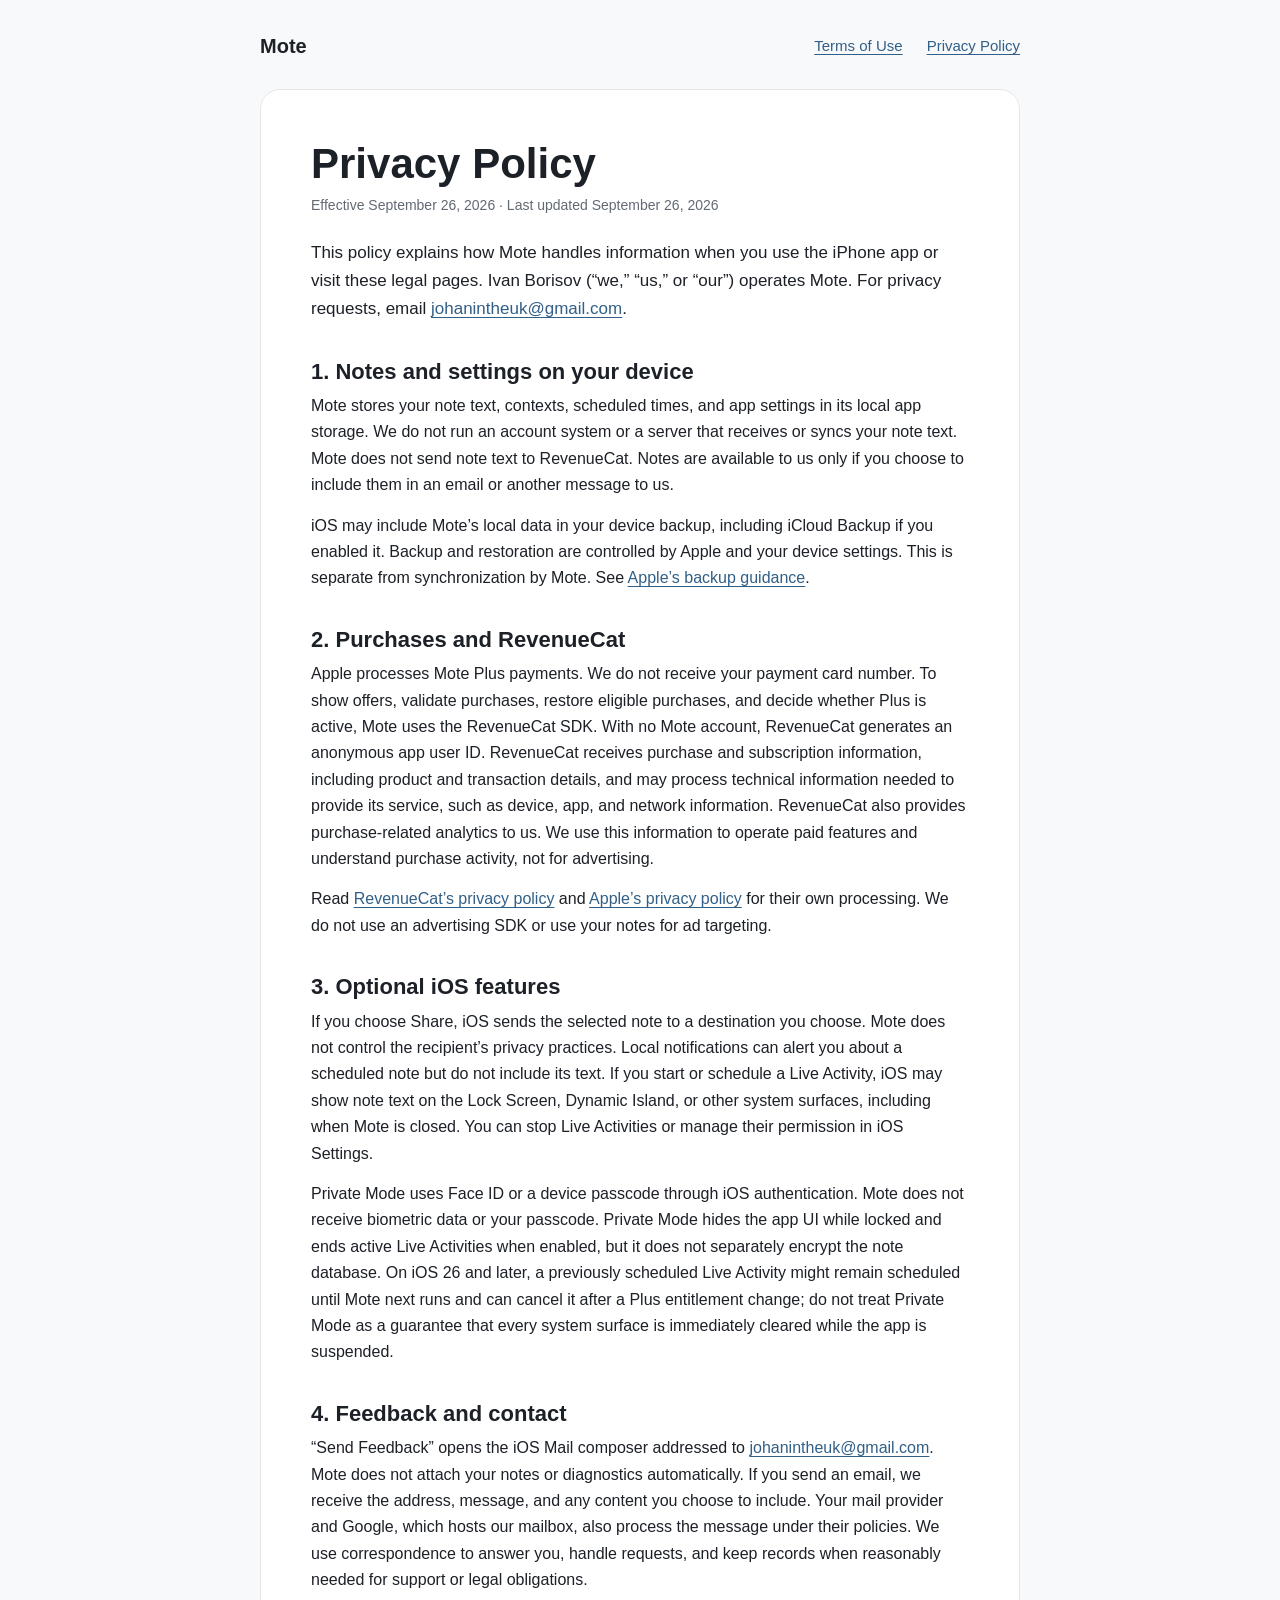
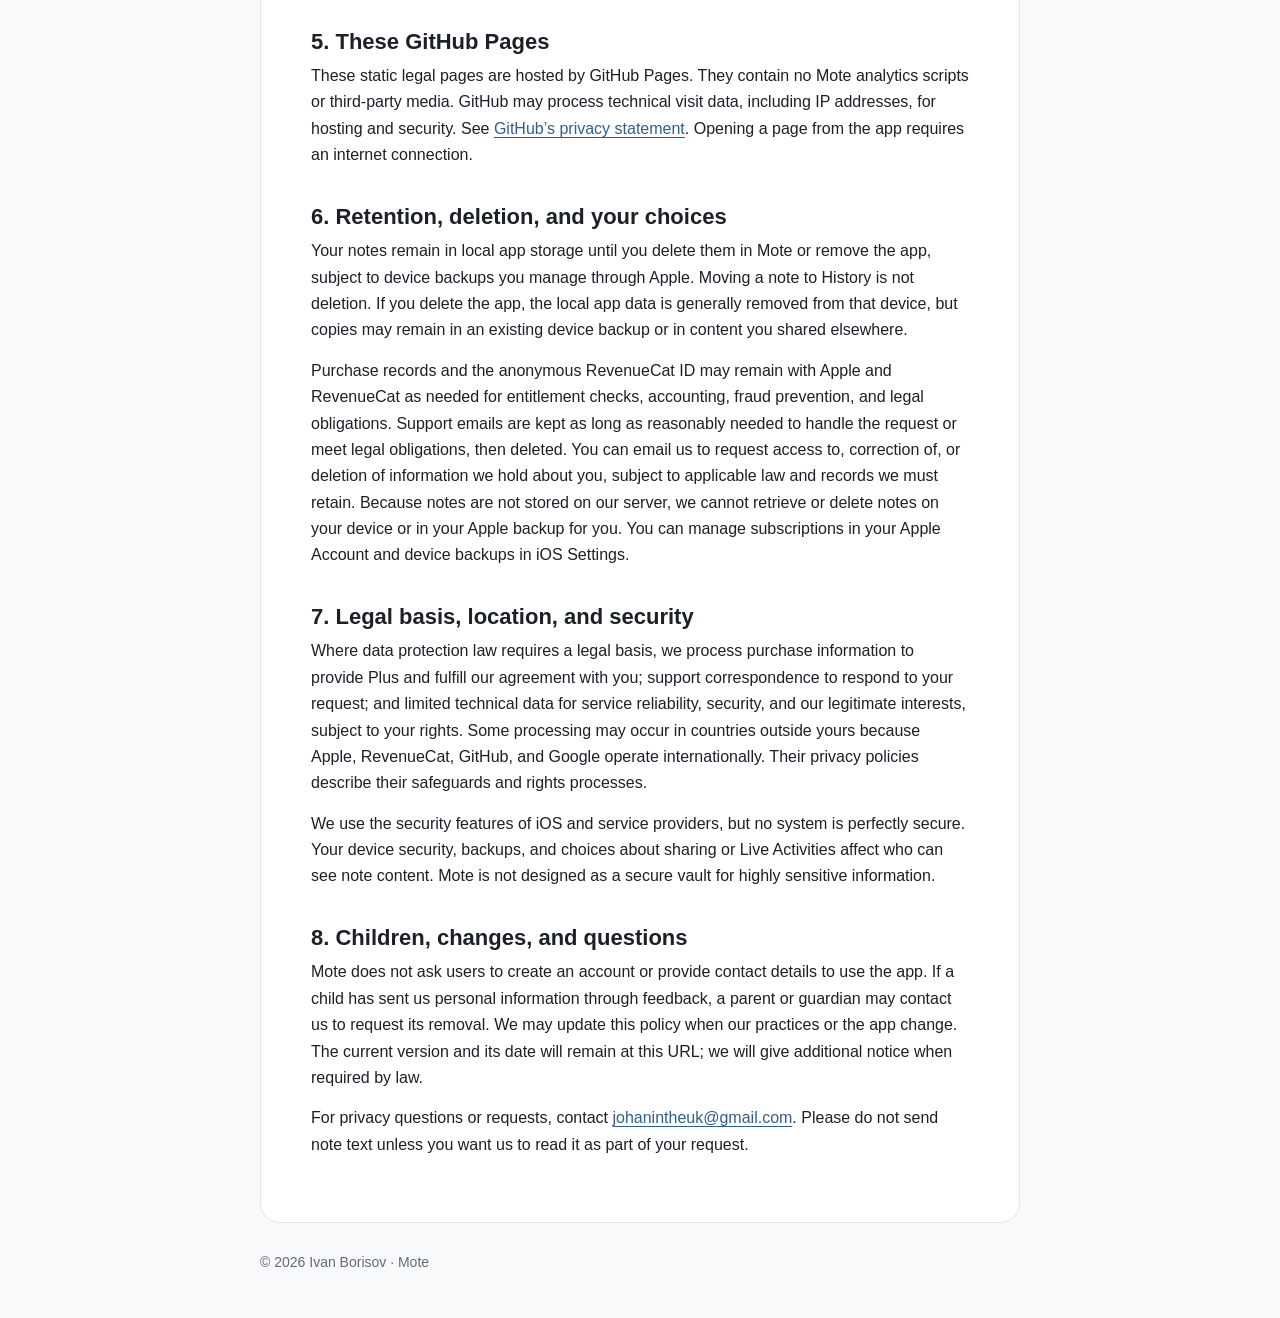
==== privacy.html @ fbfc64b1 "Publish Mote legal documents" ====
<!doctype html>
<html lang="en">
<head>
  <meta charset="utf-8">
  <meta name="viewport" content="width=device-width, initial-scale=1">
  <title>Privacy Policy · Mote</title>
  <meta name="description" content="Privacy Policy for the Mote iPhone app.">
  <link rel="stylesheet" href="styles.css">
</head>
<body>
  <header><nav aria-label="Legal navigation"><a class="brand" href="./">Mote</a><a href="terms.html">Terms of Use</a><a href="privacy.html" aria-current="page">Privacy Policy</a></nav></header>
  <main>
    <h1>Privacy Policy</h1>
    <p class="meta">Effective September 26, 2026 · Last updated September 26, 2026</p>
    <p class="intro">This policy explains how Mote handles information when you use the iPhone app or visit these legal pages. Ivan Borisov (“we,” “us,” or “our”) operates Mote. For privacy requests, email <a href="mailto:johanintheuk@gmail.com">johanintheuk@gmail.com</a>.</p>

    <h2>1. Notes and settings on your device</h2>
    <p>Mote stores your note text, contexts, scheduled times, and app settings in its local app storage. We do not run an account system or a server that receives or syncs your note text. Mote does not send note text to RevenueCat. Notes are available to us only if you choose to include them in an email or another message to us.</p>
    <p>iOS may include Mote’s local data in your device backup, including iCloud Backup if you enabled it. Backup and restoration are controlled by Apple and your device settings. This is separate from synchronization by Mote. See <a href="https://support.apple.com/guide/iphone/back-up-iphone-iph3ecf67d29/ios">Apple’s backup guidance</a>.</p>

    <h2>2. Purchases and RevenueCat</h2>
    <p>Apple processes Mote Plus payments. We do not receive your payment card number. To show offers, validate purchases, restore eligible purchases, and decide whether Plus is active, Mote uses the RevenueCat SDK. With no Mote account, RevenueCat generates an anonymous app user ID. RevenueCat receives purchase and subscription information, including product and transaction details, and may process technical information needed to provide its service, such as device, app, and network information. RevenueCat also provides purchase-related analytics to us. We use this information to operate paid features and understand purchase activity, not for advertising.</p>
    <p>Read <a href="https://www.revenuecat.com/privacy-policy/">RevenueCat’s privacy policy</a> and <a href="https://www.apple.com/legal/privacy/">Apple’s privacy policy</a> for their own processing. We do not use an advertising SDK or use your notes for ad targeting.</p>

    <h2>3. Optional iOS features</h2>
    <p>If you choose Share, iOS sends the selected note to a destination you choose. Mote does not control the recipient’s privacy practices. Local notifications can alert you about a scheduled note but do not include its text. If you start or schedule a Live Activity, iOS may show note text on the Lock Screen, Dynamic Island, or other system surfaces, including when Mote is closed. You can stop Live Activities or manage their permission in iOS Settings.</p>
    <p>Private Mode uses Face ID or a device passcode through iOS authentication. Mote does not receive biometric data or your passcode. Private Mode hides the app UI while locked and ends active Live Activities when enabled, but it does not separately encrypt the note database. On iOS 26 and later, a previously scheduled Live Activity might remain scheduled until Mote next runs and can cancel it after a Plus entitlement change; do not treat Private Mode as a guarantee that every system surface is immediately cleared while the app is suspended.</p>

    <h2>4. Feedback and contact</h2>
    <p>“Send Feedback” opens the iOS Mail composer addressed to <a href="mailto:johanintheuk@gmail.com">johanintheuk@gmail.com</a>. Mote does not attach your notes or diagnostics automatically. If you send an email, we receive the address, message, and any content you choose to include. Your mail provider and Google, which hosts our mailbox, also process the message under their policies. We use correspondence to answer you, handle requests, and keep records when reasonably needed for support or legal obligations.</p>

    <h2>5. These GitHub Pages</h2>
    <p>These static legal pages are hosted by GitHub Pages. They contain no Mote analytics scripts or third-party media. GitHub may process technical visit data, including IP addresses, for hosting and security. See <a href="https://docs.github.com/en/site-policy/privacy-policies/github-general-privacy-statement">GitHub’s privacy statement</a>. Opening a page from the app requires an internet connection.</p>

    <h2>6. Retention, deletion, and your choices</h2>
    <p>Your notes remain in local app storage until you delete them in Mote or remove the app, subject to device backups you manage through Apple. Moving a note to History is not deletion. If you delete the app, the local app data is generally removed from that device, but copies may remain in an existing device backup or in content you shared elsewhere.</p>
    <p>Purchase records and the anonymous RevenueCat ID may remain with Apple and RevenueCat as needed for entitlement checks, accounting, fraud prevention, and legal obligations. Support emails are kept as long as reasonably needed to handle the request or meet legal obligations, then deleted. You can email us to request access to, correction of, or deletion of information we hold about you, subject to applicable law and records we must retain. Because notes are not stored on our server, we cannot retrieve or delete notes on your device or in your Apple backup for you. You can manage subscriptions in your Apple Account and device backups in iOS Settings.</p>

    <h2>7. Legal basis, location, and security</h2>
    <p>Where data protection law requires a legal basis, we process purchase information to provide Plus and fulfill our agreement with you; support correspondence to respond to your request; and limited technical data for service reliability, security, and our legitimate interests, subject to your rights. Some processing may occur in countries outside yours because Apple, RevenueCat, GitHub, and Google operate internationally. Their privacy policies describe their safeguards and rights processes.</p>
    <p>We use the security features of iOS and service providers, but no system is perfectly secure. Your device security, backups, and choices about sharing or Live Activities affect who can see note content. Mote is not designed as a secure vault for highly sensitive information.</p>

    <h2>8. Children, changes, and questions</h2>
    <p>Mote does not ask users to create an account or provide contact details to use the app. If a child has sent us personal information through feedback, a parent or guardian may contact us to request its removal. We may update this policy when our practices or the app change. The current version and its date will remain at this URL; we will give additional notice when required by law.</p>
    <p>For privacy questions or requests, contact <a href="mailto:johanintheuk@gmail.com">johanintheuk@gmail.com</a>. Please do not send note text unless you want us to read it as part of your request.</p>
  </main>
  <footer><p>© 2026 Ivan Borisov · Mote</p></footer>
</body>
</html>
---- styles.css ----
:root { color-scheme: light; font-family: -apple-system, BlinkMacSystemFont, "Segoe UI", sans-serif; background: #f8f9fa; color: #1c2027; }
* { box-sizing: border-box; }
body { margin: 0; line-height: 1.65; }
a { color: #315f87; text-underline-offset: 3px; }
a:focus-visible { outline: 3px solid #315f87; outline-offset: 3px; }
header, main, footer { width: min(100% - 40px, 760px); margin-inline: auto; }
header { padding-top: 30px; }
nav { display: flex; flex-wrap: wrap; align-items: center; gap: 12px 24px; }
nav a { font-size: 15px; }
.brand { margin-right: auto; color: #1c2027; font-size: 20px; font-weight: 700; text-decoration: none; }
main { margin-top: 26px; padding: clamp(24px, 5vw, 50px); border: 1px solid #e4e7e9; border-radius: 20px; background: #fff; }
h1 { margin: 0 0 6px; font-size: clamp(30px, 5vw, 42px); line-height: 1.15; }
h2 { margin: 34px 0 8px; font-size: 22px; line-height: 1.25; }
p, ul { margin: 0 0 14px; }
li + li { margin-top: 7px; }
.meta { color: #626a74; font-size: 14px; }
.intro { margin-top: 22px; font-size: 17px; }
footer { padding: 28px 0 44px; color: #626a74; font-size: 14px; }
footer p { margin-bottom: 0; }
@media (max-width: 480px) { header { padding-top: 20px; } main { margin-top: 20px; border-radius: 16px; } }
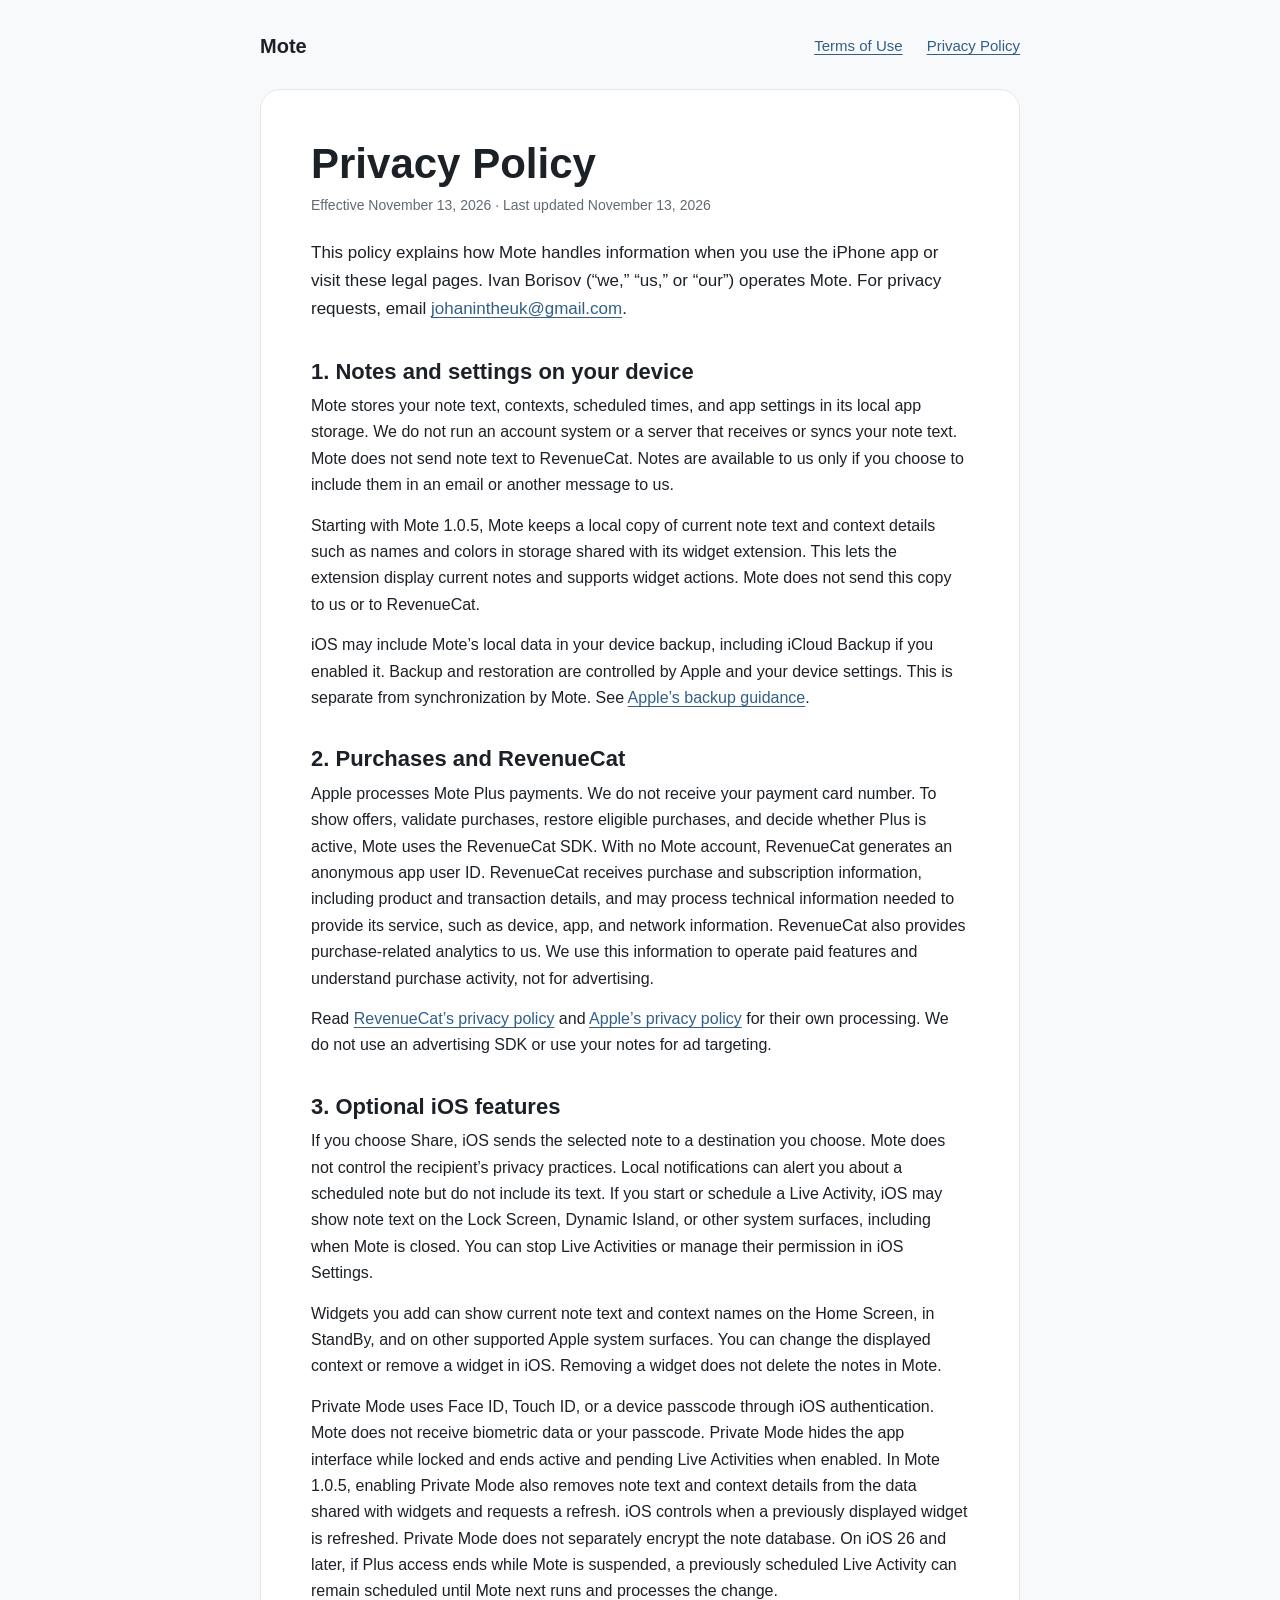
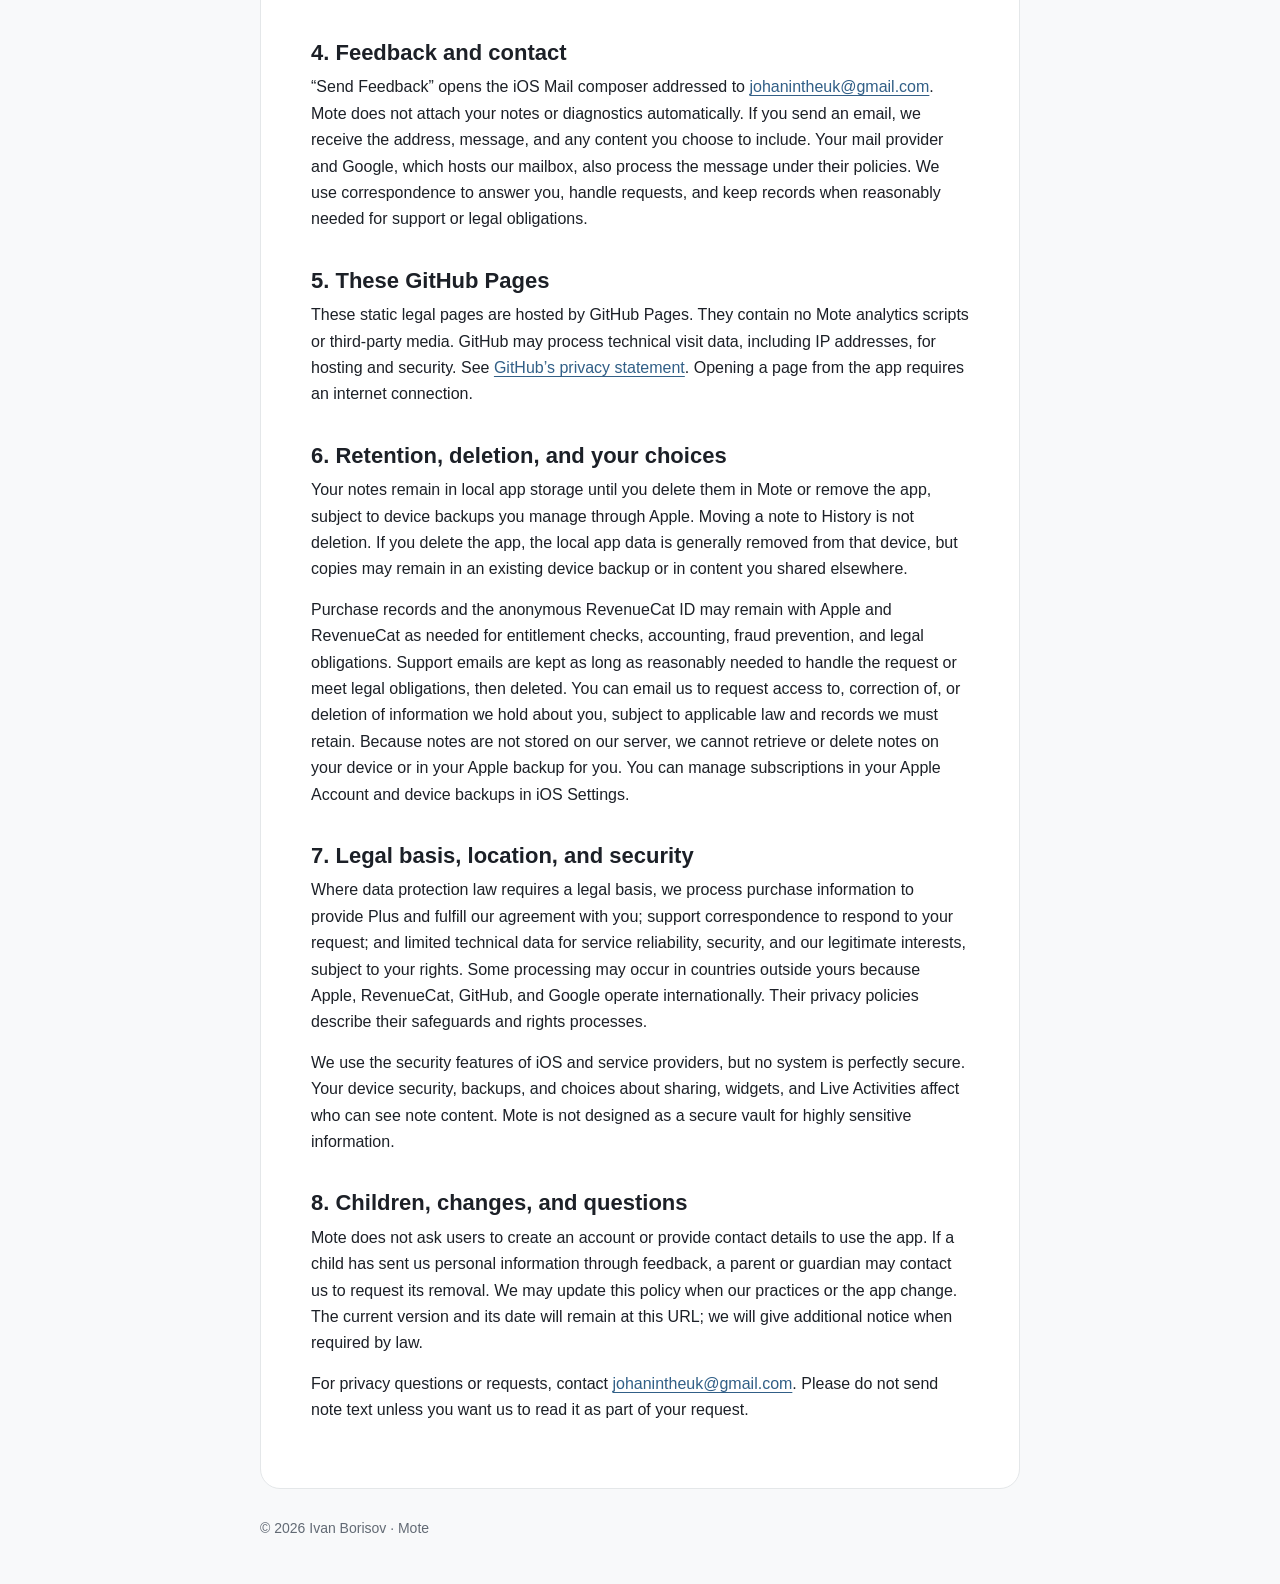
==== commit 016bbdb4: "Update Mote terms and privacy policy for 1.0.5" ====
--- a/privacy.html
+++ b/privacy.html
@@ -11,11 +11,12 @@
   <header><nav aria-label="Legal navigation"><a class="brand" href="./">Mote</a><a href="terms.html">Terms of Use</a><a href="privacy.html" aria-current="page">Privacy Policy</a></nav></header>
   <main>
     <h1>Privacy Policy</h1>
-    <p class="meta">Effective September 26, 2026 · Last updated September 26, 2026</p>
+    <p class="meta">Effective November 13, 2026 · Last updated November 13, 2026</p>
     <p class="intro">This policy explains how Mote handles information when you use the iPhone app or visit these legal pages. Ivan Borisov (“we,” “us,” or “our”) operates Mote. For privacy requests, email <a href="mailto:johanintheuk@gmail.com">johanintheuk@gmail.com</a>.</p>
 
     <h2>1. Notes and settings on your device</h2>
     <p>Mote stores your note text, contexts, scheduled times, and app settings in its local app storage. We do not run an account system or a server that receives or syncs your note text. Mote does not send note text to RevenueCat. Notes are available to us only if you choose to include them in an email or another message to us.</p>
+    <p>Starting with Mote 1.0.5, Mote keeps a local copy of current note text and context details such as names and colors in storage shared with its widget extension. This lets the extension display current notes and supports widget actions. Mote does not send this copy to us or to RevenueCat.</p>
     <p>iOS may include Mote’s local data in your device backup, including iCloud Backup if you enabled it. Backup and restoration are controlled by Apple and your device settings. This is separate from synchronization by Mote. See <a href="https://support.apple.com/guide/iphone/back-up-iphone-iph3ecf67d29/ios">Apple’s backup guidance</a>.</p>
 
     <h2>2. Purchases and RevenueCat</h2>
@@ -24,7 +25,8 @@
 
     <h2>3. Optional iOS features</h2>
     <p>If you choose Share, iOS sends the selected note to a destination you choose. Mote does not control the recipient’s privacy practices. Local notifications can alert you about a scheduled note but do not include its text. If you start or schedule a Live Activity, iOS may show note text on the Lock Screen, Dynamic Island, or other system surfaces, including when Mote is closed. You can stop Live Activities or manage their permission in iOS Settings.</p>
-    <p>Private Mode uses Face ID or a device passcode through iOS authentication. Mote does not receive biometric data or your passcode. Private Mode hides the app UI while locked and ends active Live Activities when enabled, but it does not separately encrypt the note database. On iOS 26 and later, a previously scheduled Live Activity might remain scheduled until Mote next runs and can cancel it after a Plus entitlement change; do not treat Private Mode as a guarantee that every system surface is immediately cleared while the app is suspended.</p>
+    <p>Widgets you add can show current note text and context names on the Home Screen, in StandBy, and on other supported Apple system surfaces. You can change the displayed context or remove a widget in iOS. Removing a widget does not delete the notes in Mote.</p>
+    <p>Private Mode uses Face ID, Touch ID, or a device passcode through iOS authentication. Mote does not receive biometric data or your passcode. Private Mode hides the app interface while locked and ends active and pending Live Activities when enabled. In Mote 1.0.5, enabling Private Mode also removes note text and context details from the data shared with widgets and requests a refresh. iOS controls when a previously displayed widget is refreshed. Private Mode does not separately encrypt the note database. On iOS 26 and later, if Plus access ends while Mote is suspended, a previously scheduled Live Activity can remain scheduled until Mote next runs and processes the change.</p>
 
     <h2>4. Feedback and contact</h2>
     <p>“Send Feedback” opens the iOS Mail composer addressed to <a href="mailto:johanintheuk@gmail.com">johanintheuk@gmail.com</a>. Mote does not attach your notes or diagnostics automatically. If you send an email, we receive the address, message, and any content you choose to include. Your mail provider and Google, which hosts our mailbox, also process the message under their policies. We use correspondence to answer you, handle requests, and keep records when reasonably needed for support or legal obligations.</p>
@@ -38,7 +40,7 @@
 
     <h2>7. Legal basis, location, and security</h2>
     <p>Where data protection law requires a legal basis, we process purchase information to provide Plus and fulfill our agreement with you; support correspondence to respond to your request; and limited technical data for service reliability, security, and our legitimate interests, subject to your rights. Some processing may occur in countries outside yours because Apple, RevenueCat, GitHub, and Google operate internationally. Their privacy policies describe their safeguards and rights processes.</p>
-    <p>We use the security features of iOS and service providers, but no system is perfectly secure. Your device security, backups, and choices about sharing or Live Activities affect who can see note content. Mote is not designed as a secure vault for highly sensitive information.</p>
+    <p>We use the security features of iOS and service providers, but no system is perfectly secure. Your device security, backups, and choices about sharing, widgets, and Live Activities affect who can see note content. Mote is not designed as a secure vault for highly sensitive information.</p>
 
     <h2>8. Children, changes, and questions</h2>
     <p>Mote does not ask users to create an account or provide contact details to use the app. If a child has sent us personal information through feedback, a parent or guardian may contact us to request its removal. We may update this policy when our practices or the app change. The current version and its date will remain at this URL; we will give additional notice when required by law.</p>
